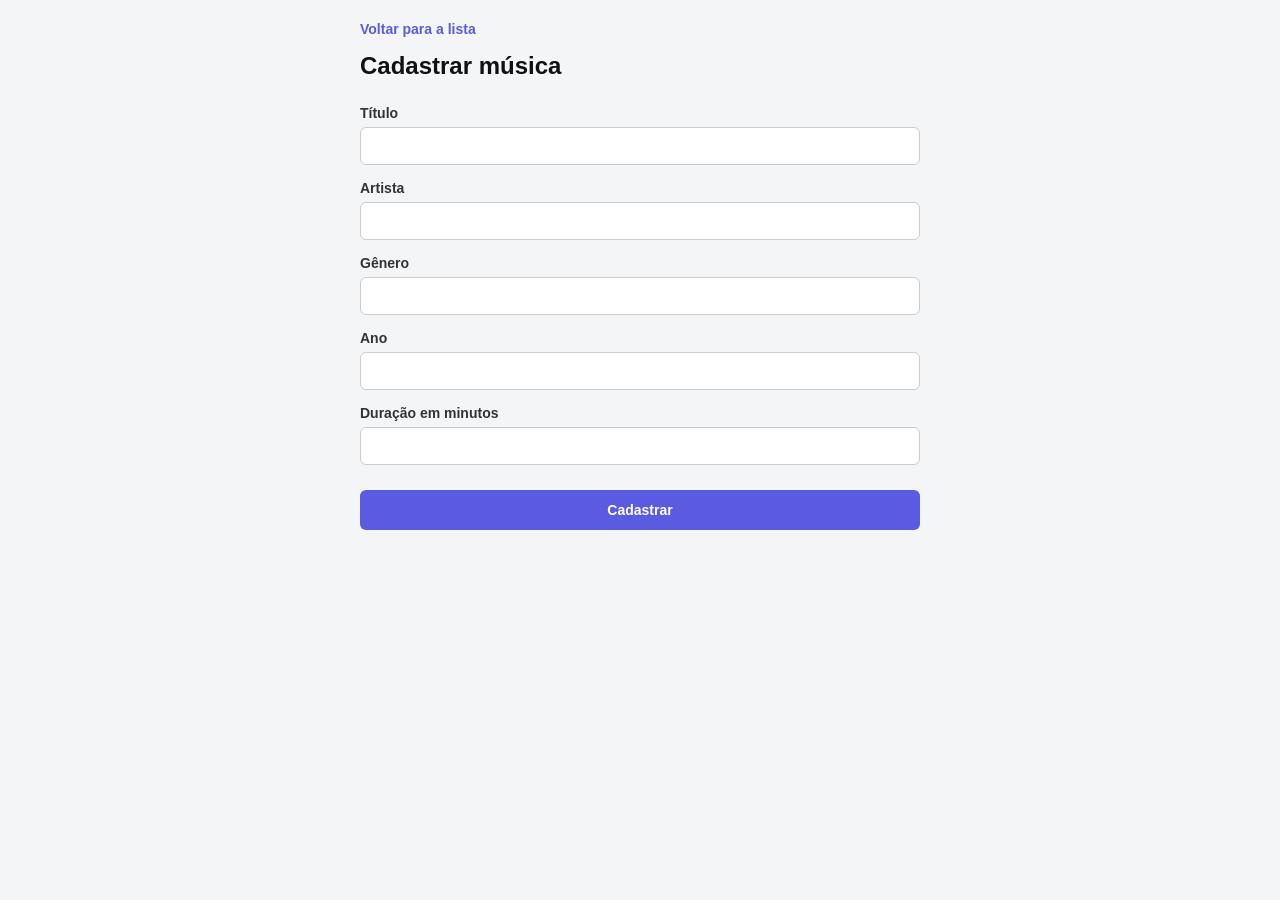
==== cadastrar.html @ b5c1b707 "10" ====
<!DOCTYPE html>
<html lang="pt-BR">
<head>
    <meta charset="UTF-8">
    <meta name="viewport" content="width=device-width, initial-scale=1.0">
    <title>Cadastrar Música</title>
    <link rel="stylesheet" href="cadastrar.css">
</head>
<body>
    <a class="voltar" href="index.html">Voltar para a lista</a>
    <h1>Cadastrar música</h1>

    <div class="campo">
        <label for="titulo">Título</label>
        <input type="text" id="titulo">
    </div>

    <div class="campo">
        <label for="artista">Artista</label>
        <input type="text" id="artista">
    </div>

    <div class="campo">
        <label for="genero">Gênero</label>
        <input type="text" id="genero">
    </div>

    <div class="campo">
        <label for="ano">Ano</label>
        <input type="number" id="ano">
    </div>

    <div class="campo">
        <label for="duracao">Duração em minutos</label>
        <input type="number" id="duracao">
    </div>

    <button id="botaoCadastrar">Cadastrar</button>

    <script src="cadastrar.js"></script>
</body>
</html>
---- cadastrar.css ----
* {
    box-sizing: border-box;
    margin: 0;
    padding: 0;
    font-family: Arial, Helvetica, sans-serif;
}

body {
    background-color: #f4f5f7;
    color: #333;
    padding: 20px;
    max-width: 600px;
    margin: 0 auto;
}

.voltar {
    display: inline-block;
    color: #5a5be0;
    text-decoration: none;
    font-weight: bold;
    font-size: 14px;
    margin-bottom: 15px;
}

.voltar:hover {
    text-decoration: underline;
}

h1 {
    font-size: 24px;
    color: #111;
    margin-bottom: 25px;
}

.campo {
    display: flex;
    flex-direction: column;
    margin-bottom: 15px;
}

label {
    font-size: 14px;
    font-weight: bold;
    color: #333;
    margin-bottom: 6px;
}

input {
    padding: 10px 12px;
    border: 1px solid #ccc;
    border-radius: 6px;
    font-size: 14px;
    outline: none;
    background-color: #fff;
}

input:focus {
    border-color: #5a5be0;
}

#botaoCadastrar {
    width: 100%;
    padding: 12px;
    background-color: #5a5be0;
    color: #fff;
    border: none;
    border-radius: 6px;
    font-size: 14px;
    font-weight: bold;
    cursor: pointer;
    margin-top: 10px;
}

#botaoCadastrar:hover {
    background-color: #4849c7;
}
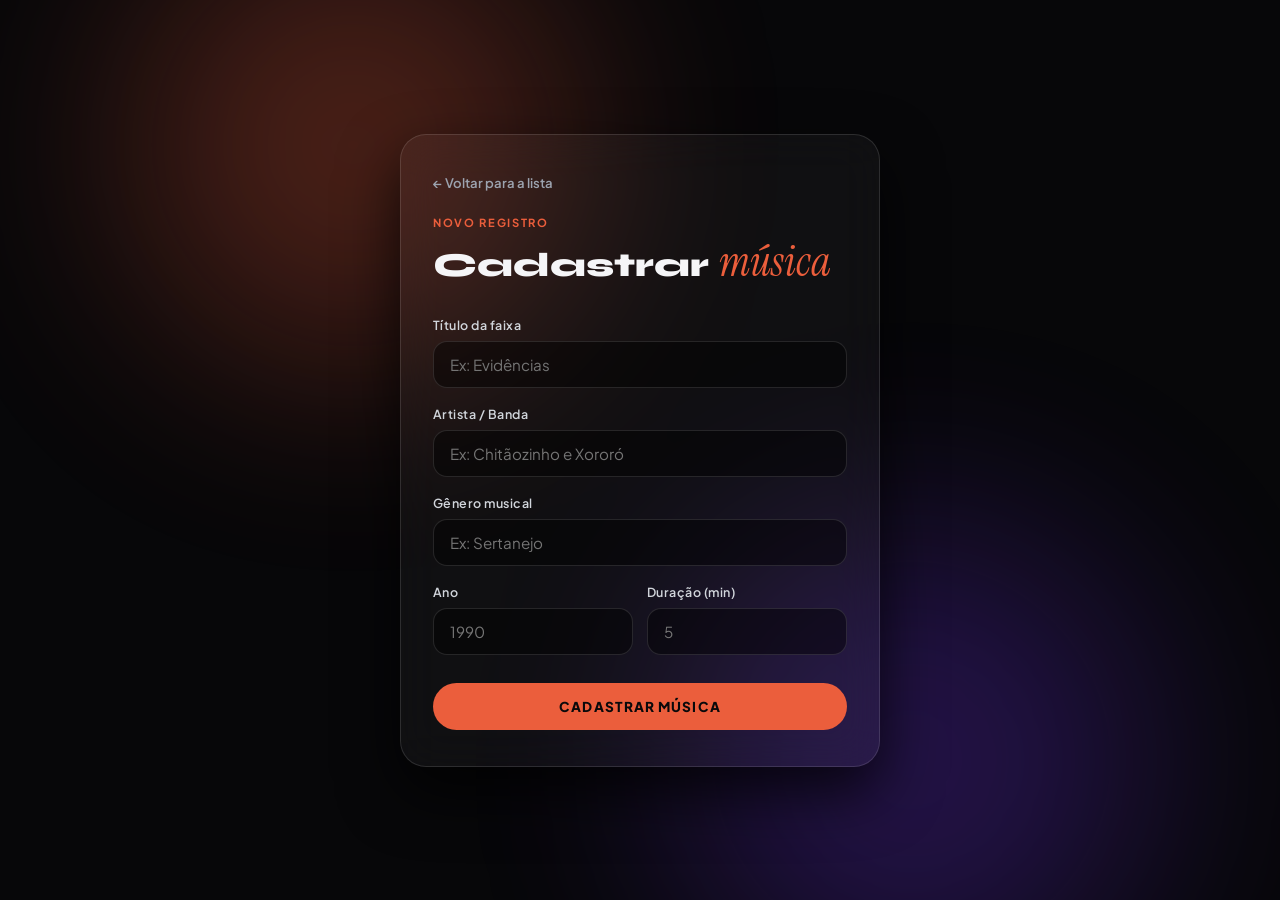
==== commit 749a248e: "design" ====
--- a/cadastrar.html
+++ b/cadastrar.html
@@ -3,39 +3,52 @@
 <head>
     <meta charset="UTF-8">
     <meta name="viewport" content="width=device-width, initial-scale=1.0">
-    <title>Cadastrar Música</title>
+    <title>Cadastrar Música • SoundVault</title>
+    <link rel="preconnect" href="https://fonts.googleapis.com">
+    <link rel="preconnect" href="https://fonts.gstatic.com" crossorigin>
+    <link href="https://fonts.googleapis.com/css2?family=Instrument+Serif:ital@0;1&family=Plus+Jakarta+Sans:wght@400;500;600;700&family=Syne:wght@700;800&display=swap" rel="stylesheet">
     <link rel="stylesheet" href="cadastrar.css">
 </head>
 <body>
-    <a class="voltar" href="index.html">Voltar para a lista</a>
-    <h1>Cadastrar música</h1>
-
-    <div class="campo">
-        <label for="titulo">Título</label>
-        <input type="text" id="titulo">
+    <div class="aurora-bg" aria-hidden="true">
+        <span class="orb orb-1"></span>
+        <span class="orb orb-2"></span>
     </div>
 
-    <div class="campo">
-        <label for="artista">Artista</label>
-        <input type="text" id="artista">
-    </div>
+    <main class="form-container">
+        <a class="voltar" href="index.html">← Voltar para a lista</a>
+        <span class="form-tag">NOVO REGISTRO</span>
+        <h1>Cadastrar <span class="serif-italic">música</span></h1>
 
-    <div class="campo">
-        <label for="genero">Gênero</label>
-        <input type="text" id="genero">
-    </div>
+        <div class="campo">
+            <label for="titulo">Título da faixa</label>
+            <input type="text" id="titulo" placeholder="Ex: Evidências">
+        </div>
 
-    <div class="campo">
-        <label for="ano">Ano</label>
-        <input type="number" id="ano">
-    </div>
+        <div class="campo">
+            <label for="artista">Artista / Banda</label>
+            <input type="text" id="artista" placeholder="Ex: Chitãozinho e Xororó">
+        </div>
 
-    <div class="campo">
-        <label for="duracao">Duração em minutos</label>
-        <input type="number" id="duracao">
-    </div>
+        <div class="campo">
+            <label for="genero">Gênero musical</label>
+            <input type="text" id="genero" placeholder="Ex: Sertanejo">
+        </div>
 
-    <button id="botaoCadastrar">Cadastrar</button>
+        <div class="campo-duplo">
+            <div class="campo">
+                <label for="ano">Ano</label>
+                <input type="number" id="ano" placeholder="1990">
+            </div>
+
+            <div class="campo">
+                <label for="duracao">Duração (min)</label>
+                <input type="number" id="duracao" placeholder="5">
+            </div>
+        </div>
+
+        <button id="botaoCadastrar">CADASTRAR MÚSICA</button>
+    </main>
 
     <script src="cadastrar.js"></script>
 </body>
--- a/cadastrar.css
+++ b/cadastrar.css
@@ -1,76 +1,174 @@
-* {
-    box-sizing: border-box;
+:root {
+    --bg-black: #070709;
+    --coral: #eb5e3c;
+    --coral-glow: rgba(235, 94, 60, 0.4);
+    --purple-glow: rgba(118, 56, 250, 0.35);
+    --border-subtle: rgba(255, 255, 255, 0.12);
+    --text-main: #f5f5f7;
+    --text-muted: #9ca3af;
+  }
+  
+  * {
     margin: 0;
     padding: 0;
-    font-family: Arial, Helvetica, sans-serif;
-}
-
-body {
-    background-color: #f4f5f7;
-    color: #333;
-    padding: 20px;
-    max-width: 600px;
-    margin: 0 auto;
-}
-
-.voltar {
+    box-sizing: border-box;
+  }
+  
+  body {
+    background-color: var(--bg-black);
+    color: var(--text-main);
+    font-family: 'Plus Jakarta Sans', sans-serif;
+    min-height: 100vh;
+    display: flex;
+    justify-content: center;
+    align-items: center;
+    padding: 28px 16px;
+    overflow-x: hidden;
+    position: relative;
+  }
+  
+  .aurora-bg {
+    position: fixed;
+    inset: 0;
+    z-index: -1;
+    pointer-events: none;
+  }
+  
+  .orb {
+    position: absolute;
+    border-radius: 50%;
+    filter: blur(110px);
+    opacity: 0.75;
+    animation: floatFormOrb 14s ease-in-out infinite alternate;
+  }
+  
+  .orb-1 {
+    width: 450px;
+    height: 450px;
+    background: var(--coral-glow);
+    top: -80px;
+    left: 10%;
+  }
+  
+  .orb-2 {
+    width: 480px;
+    height: 480px;
+    background: var(--purple-glow);
+    bottom: -100px;
+    right: 10%;
+    animation-delay: -5s;
+  }
+  
+  @keyframes floatFormOrb {
+    from { transform: translate(0, 0) scale(1); }
+    to { transform: translate(40px, 35px) scale(1.1); }
+  }
+  
+  .form-container {
+    width: 100%;
+    max-width: 480px;
+    background: rgba(255, 255, 255, 0.04);
+    backdrop-filter: blur(22px);
+    -webkit-backdrop-filter: blur(22px);
+    border: 1px solid var(--border-subtle);
+    border-radius: 26px;
+    padding: 36px 32px;
+    box-shadow: 0 25px 60px rgba(0, 0, 0, 0.75);
+  }
+  
+  .voltar {
     display: inline-block;
-    color: #5a5be0;
+    color: var(--text-muted);
     text-decoration: none;
-    font-weight: bold;
-    font-size: 14px;
-    margin-bottom: 15px;
-}
-
-.voltar:hover {
-    text-decoration: underline;
-}
-
-h1 {
-    font-size: 24px;
-    color: #111;
-    margin-bottom: 25px;
-}
-
-.campo {
-    display: flex;
-    flex-direction: column;
-    margin-bottom: 15px;
-}
-
-label {
-    font-size: 14px;
-    font-weight: bold;
-    color: #333;
+    font-size: 0.82rem;
+    font-weight: 600;
+    margin-bottom: 24px;
+    transition: color 0.2s ease;
+  }
+  
+  .voltar:hover {
+    color: var(--coral);
+  }
+  
+  .form-tag {
+    display: block;
+    font-size: 0.7rem;
+    font-weight: 700;
+    letter-spacing: 0.15em;
+    color: var(--coral);
     margin-bottom: 6px;
-}
-
-input {
-    padding: 10px 12px;
-    border: 1px solid #ccc;
-    border-radius: 6px;
-    font-size: 14px;
+  }
+  
+  h1 {
+    font-family: 'Syne', sans-serif;
+    font-size: 2.1rem;
+    font-weight: 800;
+    margin-bottom: 28px;
+  }
+  
+  .serif-italic {
+    font-family: 'Instrument Serif', serif;
+    font-style: italic;
+    font-weight: 400;
+    font-size: 2.6rem;
+    color: var(--coral);
+  }
+  
+  .campo {
+    margin-bottom: 18px;
+  }
+  
+  .campo-duplo {
+    display: grid;
+    grid-template-columns: 1fr 1fr;
+    gap: 14px;
+  }
+  
+  label {
+    display: block;
+    font-size: 0.78rem;
+    font-weight: 600;
+    letter-spacing: 0.04em;
+    color: #d1d5db;
+    margin-bottom: 8px;
+  }
+  
+  input {
+    width: 100%;
+    padding: 13px 16px;
+    border-radius: 14px;
+    border: 1px solid var(--border-subtle);
+    background: rgba(0, 0, 0, 0.45);
+    color: #ffffff;
+    font-family: 'Plus Jakarta Sans', sans-serif;
+    font-size: 0.95rem;
     outline: none;
-    background-color: #fff;
-}
-
-input:focus {
-    border-color: #5a5be0;
-}
-
-#botaoCadastrar {
+    transition: all 0.2s ease;
+  }
+  
+  input:focus {
+    border-color: var(--coral);
+    box-shadow: 0 0 0 3px rgba(235, 94, 60, 0.2);
+  }
+  
+  button {
     width: 100%;
-    padding: 12px;
-    background-color: #5a5be0;
-    color: #fff;
+    margin-top: 10px;
+    padding: 15px;
+    border-radius: 999px;
     border: none;
-    border-radius: 6px;
-    font-size: 14px;
-    font-weight: bold;
+    background: var(--coral);
+    color: #09090b;
+    font-family: 'Plus Jakarta Sans', sans-serif;
+    font-size: 0.85rem;
+    font-weight: 800;
+    letter-spacing: 0.08em;
     cursor: pointer;
-    margin-top: 10px;
-}
-
-#botaoCadastrar:hover {
-    background-color: #4849c7;
-}+    transition: all 0.25s ease;
+  }
+  
+  button:hover {
+    background: #ff7352;
+    transform: translateY(-2px);
+    box-shadow: 0 10px 25px var(--coral-glow);
+  }
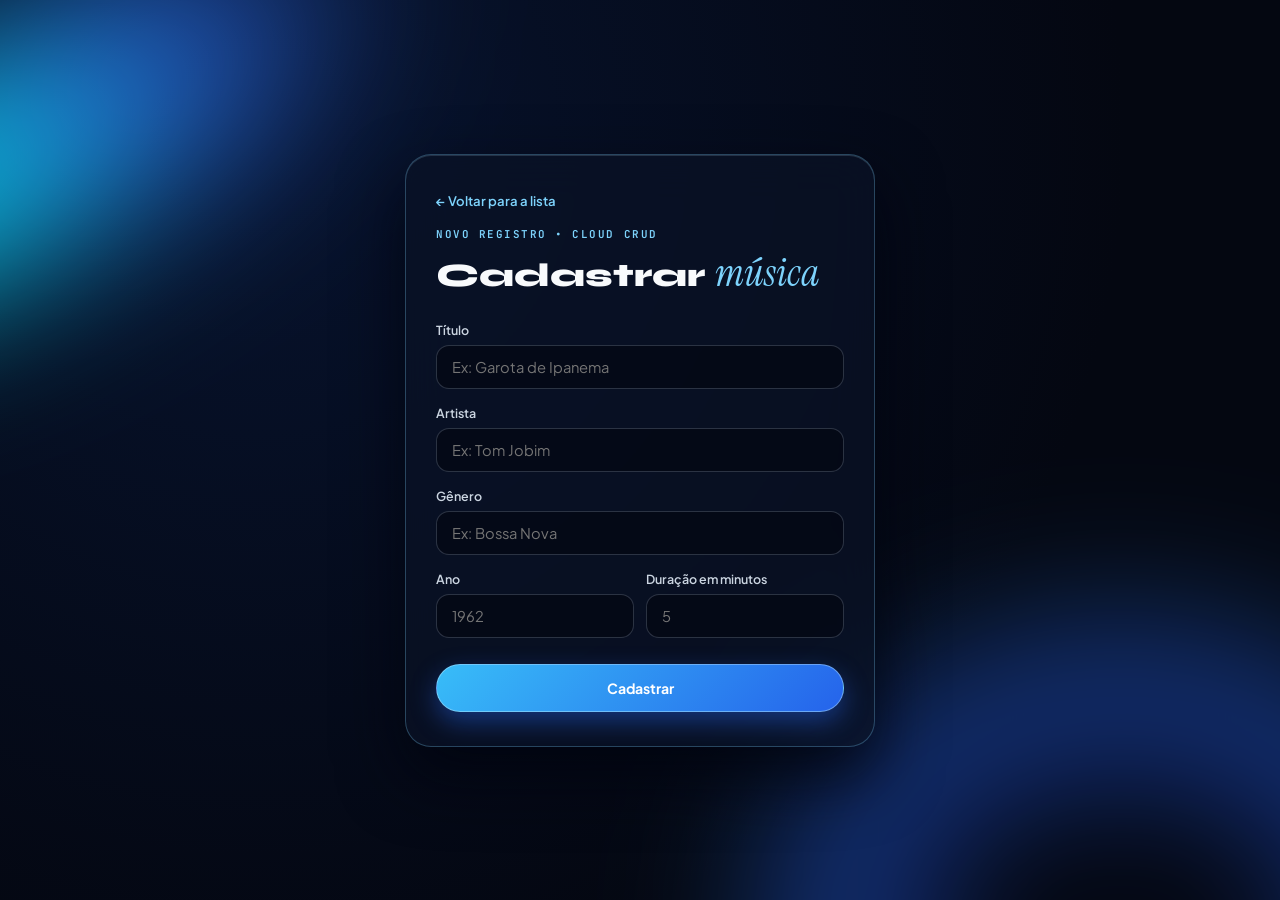
==== commit 62f5857b: "edições do visual" ====
--- a/cadastrar.html
+++ b/cadastrar.html
@@ -3,51 +3,53 @@
 <head>
     <meta charset="UTF-8">
     <meta name="viewport" content="width=device-width, initial-scale=1.0">
-    <title>Cadastrar Música • SoundVault</title>
+    <title>Cadastrar Música • SOUNDVAULT</title>
     <link rel="preconnect" href="https://fonts.googleapis.com">
     <link rel="preconnect" href="https://fonts.gstatic.com" crossorigin>
-    <link href="https://fonts.googleapis.com/css2?family=Instrument+Serif:ital@0;1&family=Plus+Jakarta+Sans:wght@400;500;600;700&family=Syne:wght@700;800&display=swap" rel="stylesheet">
+    <link href="https://fonts.googleapis.com/css2?family=Instrument+Serif:ital@0;1&family=JetBrains+Mono:wght@400;600;700&family=Plus+Jakarta+Sans:wght@400;500;600;700;800&family=Syne:wght@700;800&display=swap" rel="stylesheet">
     <link rel="stylesheet" href="cadastrar.css">
 </head>
 <body>
-    <div class="aurora-bg" aria-hidden="true">
-        <span class="orb orb-1"></span>
-        <span class="orb orb-2"></span>
+    <div class="ambient-backdrop" aria-hidden="true">
+        <div class="fluid-ribbon-layer">
+            <div class="neon-ribbon ribbon-cyan-diag"></div>
+            <div class="neon-ribbon ribbon-sapphire-loop"></div>
+        </div>
     </div>
 
     <main class="form-container">
         <a class="voltar" href="index.html">← Voltar para a lista</a>
-        <span class="form-tag">NOVO REGISTRO</span>
-        <h1>Cadastrar <span class="serif-italic">música</span></h1>
+        <span class="form-tag">NOVO REGISTRO • CLOUD CRUD</span>
+        <h1>Cadastrar <em>música</em></h1>
 
         <div class="campo">
-            <label for="titulo">Título da faixa</label>
-            <input type="text" id="titulo" placeholder="Ex: Evidências">
+            <label for="titulo">Título</label>
+            <input type="text" id="titulo" placeholder="Ex: Garota de Ipanema">
         </div>
 
         <div class="campo">
-            <label for="artista">Artista / Banda</label>
-            <input type="text" id="artista" placeholder="Ex: Chitãozinho e Xororó">
+            <label for="artista">Artista</label>
+            <input type="text" id="artista" placeholder="Ex: Tom Jobim">
         </div>
 
         <div class="campo">
-            <label for="genero">Gênero musical</label>
-            <input type="text" id="genero" placeholder="Ex: Sertanejo">
+            <label for="genero">Gênero</label>
+            <input type="text" id="genero" placeholder="Ex: Bossa Nova">
         </div>
 
         <div class="campo-duplo">
             <div class="campo">
                 <label for="ano">Ano</label>
-                <input type="number" id="ano" placeholder="1990">
+                <input type="number" id="ano" placeholder="1962">
             </div>
 
             <div class="campo">
-                <label for="duracao">Duração (min)</label>
+                <label for="duracao">Duração em minutos</label>
                 <input type="number" id="duracao" placeholder="5">
             </div>
         </div>
 
-        <button id="botaoCadastrar">CADASTRAR MÚSICA</button>
+        <button id="botaoCadastrar">Cadastrar</button>
     </main>
 
     <script src="cadastrar.js"></script>
--- a/cadastrar.css
+++ b/cadastrar.css
@@ -1,174 +1,178 @@
 :root {
-    --bg-black: #070709;
-    --coral: #eb5e3c;
-    --coral-glow: rgba(235, 94, 60, 0.4);
-    --purple-glow: rgba(118, 56, 250, 0.35);
-    --border-subtle: rgba(255, 255, 255, 0.12);
-    --text-main: #f5f5f7;
-    --text-muted: #9ca3af;
-  }
-  
-  * {
-    margin: 0;
-    padding: 0;
-    box-sizing: border-box;
-  }
-  
-  body {
-    background-color: var(--bg-black);
-    color: var(--text-main);
-    font-family: 'Plus Jakarta Sans', sans-serif;
-    min-height: 100vh;
-    display: flex;
-    justify-content: center;
-    align-items: center;
-    padding: 28px 16px;
-    overflow-x: hidden;
-    position: relative;
-  }
-  
-  .aurora-bg {
-    position: fixed;
-    inset: 0;
-    z-index: -1;
-    pointer-events: none;
-  }
-  
-  .orb {
-    position: absolute;
-    border-radius: 50%;
-    filter: blur(110px);
-    opacity: 0.75;
-    animation: floatFormOrb 14s ease-in-out infinite alternate;
-  }
-  
-  .orb-1 {
-    width: 450px;
-    height: 450px;
-    background: var(--coral-glow);
-    top: -80px;
-    left: 10%;
-  }
-  
-  .orb-2 {
-    width: 480px;
-    height: 480px;
-    background: var(--purple-glow);
-    bottom: -100px;
-    right: 10%;
-    animation-delay: -5s;
-  }
-  
-  @keyframes floatFormOrb {
-    from { transform: translate(0, 0) scale(1); }
-    to { transform: translate(40px, 35px) scale(1.1); }
-  }
-  
-  .form-container {
-    width: 100%;
-    max-width: 480px;
-    background: rgba(255, 255, 255, 0.04);
-    backdrop-filter: blur(22px);
-    -webkit-backdrop-filter: blur(22px);
-    border: 1px solid var(--border-subtle);
-    border-radius: 26px;
-    padding: 36px 32px;
-    box-shadow: 0 25px 60px rgba(0, 0, 0, 0.75);
-  }
-  
-  .voltar {
-    display: inline-block;
-    color: var(--text-muted);
-    text-decoration: none;
-    font-size: 0.82rem;
-    font-weight: 600;
-    margin-bottom: 24px;
-    transition: color 0.2s ease;
-  }
-  
-  .voltar:hover {
-    color: var(--coral);
-  }
-  
-  .form-tag {
-    display: block;
-    font-size: 0.7rem;
-    font-weight: 700;
-    letter-spacing: 0.15em;
-    color: var(--coral);
-    margin-bottom: 6px;
-  }
-  
-  h1 {
-    font-family: 'Syne', sans-serif;
-    font-size: 2.1rem;
-    font-weight: 800;
-    margin-bottom: 28px;
-  }
-  
-  .serif-italic {
-    font-family: 'Instrument Serif', serif;
-    font-style: italic;
-    font-weight: 400;
-    font-size: 2.6rem;
-    color: var(--coral);
-  }
-  
-  .campo {
-    margin-bottom: 18px;
-  }
-  
-  .campo-duplo {
-    display: grid;
-    grid-template-columns: 1fr 1fr;
-    gap: 14px;
-  }
-  
-  label {
-    display: block;
-    font-size: 0.78rem;
-    font-weight: 600;
-    letter-spacing: 0.04em;
-    color: #d1d5db;
-    margin-bottom: 8px;
-  }
-  
-  input {
-    width: 100%;
-    padding: 13px 16px;
-    border-radius: 14px;
-    border: 1px solid var(--border-subtle);
-    background: rgba(0, 0, 0, 0.45);
-    color: #ffffff;
-    font-family: 'Plus Jakarta Sans', sans-serif;
-    font-size: 0.95rem;
-    outline: none;
-    transition: all 0.2s ease;
-  }
-  
-  input:focus {
-    border-color: var(--coral);
-    box-shadow: 0 0 0 3px rgba(235, 94, 60, 0.2);
-  }
-  
-  button {
-    width: 100%;
-    margin-top: 10px;
-    padding: 15px;
-    border-radius: 999px;
-    border: none;
-    background: var(--coral);
-    color: #09090b;
-    font-family: 'Plus Jakarta Sans', sans-serif;
-    font-size: 0.85rem;
-    font-weight: 800;
-    letter-spacing: 0.08em;
-    cursor: pointer;
-    transition: all 0.25s ease;
-  }
-  
-  button:hover {
-    background: #ff7352;
-    transform: translateY(-2px);
-    box-shadow: 0 10px 25px var(--coral-glow);
-  }+  --bg-base: #040711;
+  --accent-ice: #7dd3fc;
+  --text-primary: #f8fafc;
+  --text-secondary: rgba(226, 232, 240, 0.72);
+  --font-sans: 'Plus Jakarta Sans', sans-serif;
+  --font-serif: 'Instrument Serif', serif;
+  --font-display: 'Syne', sans-serif;
+  --font-mono: 'JetBrains Mono', monospace;
+}
+
+* {
+  margin: 0;
+  padding: 0;
+  box-sizing: border-box;
+}
+
+body {
+  background-color: var(--bg-base);
+  color: var(--text-primary);
+  font-family: var(--font-sans);
+  min-height: 100vh;
+  display: flex;
+  align-items: center;
+  justify-content: center;
+  padding: 28px 16px;
+  overflow-x: hidden;
+  position: relative;
+}
+
+.ambient-backdrop {
+  position: fixed;
+  inset: 0;
+  z-index: -2;
+  overflow: hidden;
+  background: radial-gradient(circle at 20% 15%, #07132e 0%, #040711 68%);
+}
+
+.fluid-ribbon-layer {
+  position: absolute;
+  inset: -18%;
+  width: 136%;
+  height: 136%;
+  filter: blur(78px);
+  pointer-events: none;
+  mix-blend-mode: screen;
+}
+
+.neon-ribbon {
+  position: absolute;
+  border-radius: 50%;
+}
+
+.ribbon-cyan-diag {
+  width: 820px;
+  height: 220px;
+  top: 15%;
+  left: -8%;
+  background: linear-gradient(90deg, rgba(0, 229, 255, 0.2), rgba(0, 229, 255, 0.9), rgba(37, 99, 235, 0.8), transparent);
+  transform: rotate(-28deg);
+}
+
+.ribbon-sapphire-loop {
+  width: 640px;
+  height: 520px;
+  bottom: -10%;
+  right: 4%;
+  border: 80px solid rgba(29, 78, 216, 0.85);
+  box-shadow: 0 0 90px rgba(56, 189, 248, 0.5);
+}
+
+.form-container {
+  width: 100%;
+  max-width: 470px;
+  padding: 34px 30px;
+  border-radius: 26px;
+  background: rgba(10, 18, 38, 0.72);
+  backdrop-filter: blur(22px);
+  -webkit-backdrop-filter: blur(22px);
+  border: 1px solid rgba(125, 211, 252, 0.28);
+  box-shadow: 0 28px 65px rgba(0, 4, 15, 0.82), inset 0 1px 0 rgba(186, 230, 253, 0.16);
+}
+
+.voltar {
+  display: inline-block;
+  color: var(--accent-ice);
+  text-decoration: none;
+  font-size: 0.82rem;
+  font-weight: 600;
+  margin-bottom: 18px;
+  transition: opacity 0.2s ease;
+}
+
+.voltar:hover {
+  opacity: 0.8;
+}
+
+.form-tag {
+  display: block;
+  font-family: var(--font-mono);
+  font-size: 0.68rem;
+  font-weight: 600;
+  letter-spacing: 0.14em;
+  color: var(--accent-ice);
+  margin-bottom: 6px;
+}
+
+h1 {
+  font-family: var(--font-display);
+  font-size: 2.05rem;
+  font-weight: 800;
+  margin-bottom: 24px;
+}
+
+h1 em {
+  font-family: var(--font-serif);
+  font-style: italic;
+  font-weight: 400;
+  font-size: 1.2em;
+  color: #7dd3fc;
+}
+
+.campo {
+  margin-bottom: 16px;
+}
+
+.campo-duplo {
+  display: grid;
+  grid-template-columns: 1fr 1fr;
+  gap: 12px;
+}
+
+label {
+  display: block;
+  font-size: 0.78rem;
+  font-weight: 600;
+  color: #cbd5e1;
+  margin-bottom: 7px;
+}
+
+input {
+  width: 100%;
+  padding: 12px 15px;
+  border-radius: 13px;
+  border: 1px solid rgba(148, 163, 184, 0.28);
+  background: rgba(4, 7, 17, 0.65);
+  color: #ffffff;
+  font-family: var(--font-sans);
+  font-size: 0.92rem;
+  outline: none;
+  transition: all 0.2s ease;
+}
+
+input:focus {
+  border-color: #38bdf8;
+  box-shadow: 0 0 0 3px rgba(56, 189, 248, 0.2);
+}
+
+button {
+  width: 100%;
+  margin-top: 10px;
+  padding: 14px;
+  border-radius: 999px;
+  border: 1px solid rgba(186, 230, 253, 0.45);
+  background: linear-gradient(135deg, #38bdf8 0%, #2563eb 100%);
+  color: #ffffff;
+  font-family: var(--font-sans);
+  font-size: 0.88rem;
+  font-weight: 700;
+  cursor: pointer;
+  box-shadow: 0 10px 26px rgba(37, 99, 235, 0.45);
+  transition: all 0.25s ease;
+}
+
+button:hover {
+  transform: translateY(-1px);
+  box-shadow: 0 14px 32px rgba(56, 189, 248, 0.6);
+}
